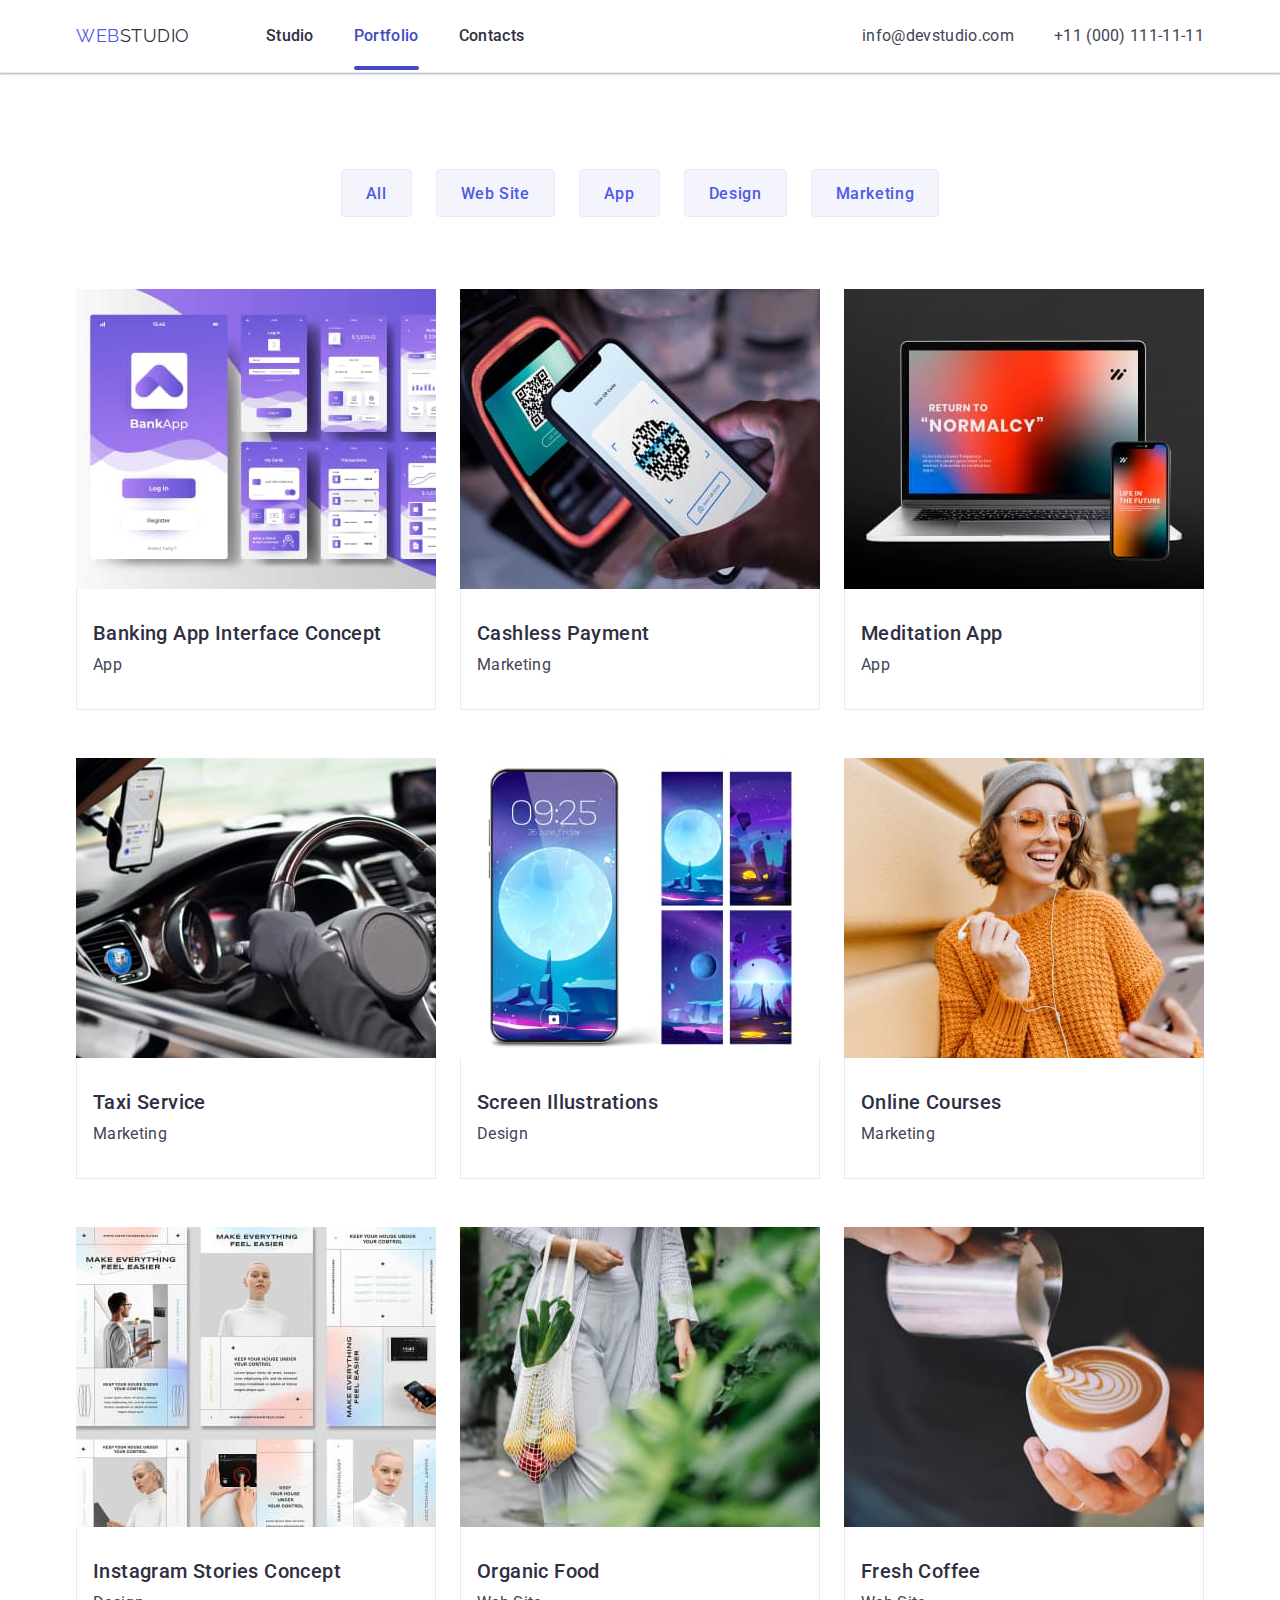
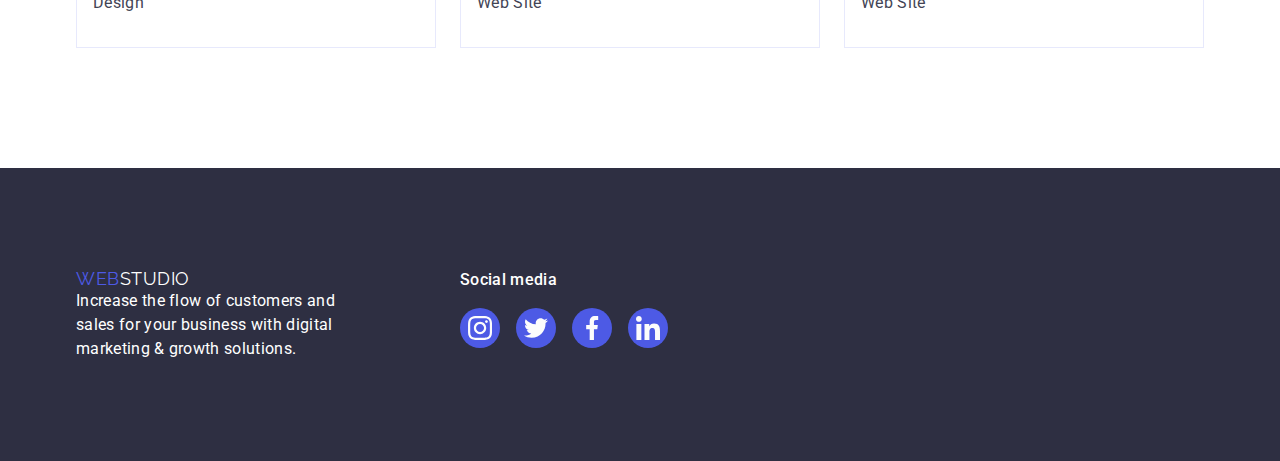
==== portfolio.html @ 19a20b74 "Initial commit" ====
<!DOCTYPE html>
<html lang="en">
  <head>
    <meta charset="UTF-8" />
    <meta name="viewport" content="width=device-width, initial-scale=1.0" />
    <title>Portfolio</title>
    <link rel="preconnect" href="https://fonts.googleapis.com" />
    <link rel="preconnect" href="https://fonts.gstatic.com" crossorigin />
    <link
      href="https://fonts.googleapis.com/css2?family=Raleway:wght@800&family=Roboto:wght@400;500;700&display=swap"
      rel="stylesheet"
    />
    <link
      rel="stylesheet"
      href="https://cdnjs.cloudflare.com/ajax/libs/modern-normalize/2.0.0/modern-normalize.min.css"
    />
    <link rel="stylesheet" href="./css/styles.css" />
  </head>
  <body>
    <div class="wrapper">
      <header class="header">
        <div class="container">
          <nav class="header-navigation-section">
            <a href="./index.html" class="logo link">
              Web<span class="web_logo">Studio</span>
            </a>
            <ul class="nav-list list">
              <li class="nav-list-items">
                <a href="./index.html" class="nav-link link">Studio</a>
              </li>
              <li class="nav-list-items">
                <a href="./portfolio.html" class="current nav-link link">Portfolio</a>
              </li>
              <li class="nav-list-items">
                <a href="" class="nav-link link">Contacts</a>
              </li>
            </ul>
          </nav>
          <address class="header-navigation-address">
            <ul class="address-list list">
              <li class="address-list-items">
                <a href="mailto:info@devstudio.com" class="connect link"
                  >info@devstudio.com</a
                >
              </li>
              <li class="address-list-items">
                <a href="tel:+110001111111" class="connect link">+11 (000) 111-11-11</a>
              </li>
            </ul>
          </address>
        </div>
      </header>
      <main>
        <section class="images_section_portfolio section">
          <div class="container">
            <h1 class="visually-hidden">our vectors</h1>
            <ul class="nav-buttons-list list">
              <li class="nav-buttons-list-item">
                <button class="nav-buttons" type="button">All</button>
              </li>
              <li class="nav-buttons-list-item">
                <button class="nav-buttons" type="button">Web Site</button>
              </li>
              <li class="nav-buttons-list-item">
                <button class="nav-buttons" type="button">App</button>
              </li>
              <li class="nav-buttons-list-item">
                <button class="nav-buttons" type="button">Design</button>
              </li>
              <li class="nav-buttons-list-item">
                <button class="nav-buttons" type="button">Marketing</button>
              </li>
            </ul>
            <ul class="images-block-big list">
              <li class="images-block-big-list">
                <a href="/" class="link images-block-big-link">
                  <div class="overlay">
                    <img
                      src="./images/banking-app.jpg"
                      alt="Bank application interface"
                      width="360"
                      height="300"
                    />
                    <p class="overlay-p">
                      14 Stylish and User-Friendly App Design Concepts &#183; Task Manager
                      App &#183; Calorie Tracker App &#183; Exotic Fruit Ecommerce App
                      &#183; Cloud Storage App
                    </p>
                  </div>
                  <div class="images-block-big-text">
                    <h2 class="desc-three link">Banking App Interface Concept</h2>
                    <p class="desc-p link">App</p>
                  </div></a
                >
              </li>
              <li class="images-block-big-list">
                <a href="/" class="link images-block-big-link">
                  <div class="overlay">
                    <img
                      src="./images/qr-scanning.jpg"
                      alt="Scaning QR Code"
                      width="360"
                      height="300"
                    />
                    <p class="overlay-p">
                      14 Stylish and User-Friendly App Design Concepts &#183; Task Manager
                      App &#183; Calorie Tracker App &#183; Exotic Fruit Ecommerce App
                      &#183; Cloud Storage App
                    </p>
                  </div>
                  <div class="images-block-big-text">
                    <h2 class="desc-three link">Cashless Payment</h2>
                    <p class="desc-p link">Marketing</p>
                  </div>
                </a>
              </li>
              <li class="images-block-big-list">
                <a href="/" class="link images-block-big-link">
                  <div class="overlay">
                    <img
                      src="./images/meditation-app.jpg"
                      alt="Application for meditation for phones and laptops"
                      width="360"
                      height="300"
                      class="hidden-port"
                    />
                    <p class="overlay-p">
                      14 Stylish and User-Friendly App Design Concepts &#183; Task Manager
                      App &#183; Calorie Tracker App &#183; Exotic Fruit Ecommerce App
                      &#183; Cloud Storage App
                    </p>
                  </div>
                  <div class="images-block-big-text">
                    <h2 class="desc-three link">Meditation App</h2>
                    <p class="desc-p link">App</p>
                  </div>
                </a>
              </li>
              <li class="images-block-big-list">
                <a href="/" class="link images-block-big-link">
                  <div class="overlay">
                    <img
                      src="./images/taxi.jpg"
                      alt="Taxi driver in the open car window"
                      width="360"
                      height="300"
                      class="hidden-port"
                    />
                    <p class="overlay-p">
                      14 Stylish and User-Friendly App Design Concepts &#183; Task Manager
                      App &#183; Calorie Tracker App &#183; Exotic Fruit Ecommerce App
                      &#183; Cloud Storage App
                    </p>
                  </div>
                  <div class="images-block-big-text">
                    <h2 class="desc-three link">Taxi Service</h2>
                    <p class="desc-p link">Marketing</p>
                  </div>
                </a>
              </li>
              <li class="images-block-big-list">
                <a href="/" class="link images-block-big-link">
                  <div class="overlay">
                    <img
                      src="./images/illustration.jpg"
                      alt="Phone wallpaper illustrations"
                      width="360"
                      height="300"
                      class="hidden-port"
                    />
                    <p class="overlay-p">
                      14 Stylish and User-Friendly App Design Concepts &#183; Task Manager
                      App &#183; Calorie Tracker App &#183; Exotic Fruit Ecommerce App
                      &#183; Cloud Storage App
                    </p>
                  </div>
                  <div class="images-block-big-text">
                    <h2 class="desc-three link">Screen Illustrations</h2>
                    <p class="desc-p link">Design</p>
                  </div>
                </a>
              </li>
              <li class="images-block-big-list">
                <a href="/" class="link images-block-big-link">
                  <div class="overlay">
                    <img
                      src="./images/education.jpg"
                      alt="Smiling women chating in the street"
                      width="360"
                      height="300"
                      class="hidden-port"
                    />
                    <p class="overlay-p">
                      14 Stylish and User-Friendly App Design Concepts &#183; Task Manager
                      App &#183; Calorie Tracker App &#183; Exotic Fruit Ecommerce App
                      &#183; Cloud Storage App
                    </p>
                  </div>
                  <div class="images-block-big-text">
                    <h2 class="desc-three link">Online Courses</h2>
                    <p class="desc-p link">Marketing</p>
                  </div>
                </a>
              </li>
              <li class="images-block-big-list">
                <a href="/" class="link images-block-big-link">
                  <div class="overlay">
                    <img
                      src="./images/instagram-stories.jpg"
                      alt="Design of Instagram Stories"
                      width="360"
                      height="300"
                      class="hidden-port"
                    />
                    <p class="overlay-p">
                      14 Stylish and User-Friendly App Design Concepts &#183; Task Manager
                      App &#183; Calorie Tracker App &#183; Exotic Fruit Ecommerce App
                      &#183; Cloud Storage App
                    </p>
                  </div>
                  <div class="images-block-big-text">
                    <h2 class="desc-three link">Instagram Stories Concept</h2>
                    <p class="desc-p link">Design</p>
                  </div>
                </a>
              </li>
              <li class="images-block-big-list">
                <a href="/" class="link images-block-big-link">
                  <div class="overlay">
                    <img
                      src="./images/eco-food.jpg"
                      alt="Bag with fruits on the hend"
                      width="360"
                      height="300"
                      class="hidden-port"
                    />
                    <p class="overlay-p">
                      14 Stylish and User-Friendly App Design Concepts &#183; Task Manager
                      App &#183; Calorie Tracker App &#183; Exotic Fruit Ecommerce App
                      &#183; Cloud Storage App
                    </p>
                  </div>
                  <div class="images-block-big-text">
                    <h2 class="desc-three link">Organic Food</h2>
                    <p class="desc-p link">Web Site</p>
                  </div>
                </a>
              </li>
              <li class="images-block-big-list">
                <a href="/" class="link images-block-big-link">
                  <div class="overlay">
                    <img
                      src="./images/coffee.jpg"
                      alt="making-cofee"
                      width="360"
                      height="300"
                      class="hidden-port"
                    />
                    <p class="overlay-p">
                      14 Stylish and User-Friendly App Design Concepts &#183; Task Manager
                      App &#183; Calorie Tracker App &#183; Exotic Fruit Ecommerce App
                      &#183; Cloud Storage App
                    </p>
                  </div>
                  <div class="images-block-big-text">
                    <h2 class="desc-three link">Fresh Coffee</h2>
                    <p class="desc-p link">Web Site</p>
                  </div>
                </a>
              </li>
            </ul>
          </div>
        </section>
      </main>
      <footer class="footer">
        <div class="container footer-div">
          <div class="logo-text">
            <a href="./index.html" class="logo link logo-bottom"
              >Web<span class="web_logo white_logo">Studio</span></a
            >
            <p class="footer-p">
              Increase the flow of customers and sales for your business with digital
              marketing & growth solutions.
            </p>
          </div>
          <div class="social-media">
            <p class="social-media-paragraph">Social media</p>
            <ul class="social-media-list">
              <li class="social-media-list-items">
                <a
                  class="link foter-icon-links"
                  href="https://instagram.com"
                  target="_blank"
                  ><svg class="icon footer-icon" width="24" height="24">
                    <use
                      class="footer-social"
                      href="./images/icons.svg#icon-instagram"
                    ></use>
                  </svg>
                </a>
              </li>
              <li class="social-media-list-items">
                <a
                  class="link foter-icon-links"
                  href="https://twitter.com"
                  target="_blank"
                  ><svg class="icon footer-icon" width="24" height="24">
                    <use
                      class="footer-social"
                      href="./images/icons.svg#icon-twitter"
                    ></use>
                  </svg>
                </a>
              </li>
              <li class="social-media-list-items">
                <a
                  class="link foter-icon-links"
                  href="https://facebook.com"
                  target="_blank"
                >
                  <svg class="icon footer-icon" width="24" height="24">
                    <use
                      class="footer-social"
                      href="./images/icons.svg#icon-facebook"
                    ></use>
                  </svg>
                </a>
              </li>
              <li class="social-media-list-items">
                <a
                  class="link foter-icon-links"
                  href="https://linkedin.com"
                  target="_blank"
                >
                  <svg class="icon footer-icon" width="24" height="24">
                    <use
                      class="footer-social"
                      href="./images/icons.svg#icon-linkedin"
                    ></use>
                  </svg>
                </a>
              </li>
            </ul>
          </div>
        </div>
      </footer>
    </div>
  </body>
</html>
---- css/styles.css ----
:root {
  --dark: #2e2f42;
  --primary-brand: #4d5ae5;
  --pressed-state: #404bbf;
  --success: #31d0aa;
  --text: #434455;
  --subtle-text: #8e8f99;
  --accent: #e7e9fc;
  --light: #f4f4fd;
  --modal-overlay: #2e2f4266;
  --here-background: #2e2f42b2;
  --white-background: #ffffff;
  --modal-background: #fcfcfc;
  --white: #fff;
}

a .underline:focus,
a .underline:hover {
  opacity: 1;
}
/* загальні вимоги до тегів */
.container {
  width: 1158px;
  padding: 0 15px;
  margin: 0 auto;
}

.section {
  padding: 120px 0;
}

.section-c {
  padding-top: 0;
  padding-bottom: 120px;
}

h1,
h2,
h3,
p {
  margin-top: 0;
  margin-bottom: 0;
}

img {
  display: block;
}

ul {
  display: flex;
  gap: 24px;

  padding: 0;
  margin: 0;

  list-style-type: none;
}

.link {
  text-decoration: none;
}

.list {
  padding-left: 0;
}

body {
  font-family: "Roboto", sans-serif;

  color: var(--dark);
  background-color: var(--white);
}

/* скритий h1 на portfolio*/

.visually-hidden {
  position: absolute;
  width: 1px;
  height: 1px;
  margin: -1px;
  border: 0;
  padding: 0;
  white-space: nowrap;
  clip-path: inset(100%);
  clip: rect(0 0 0 0);
  overflow: hidden;
}

/* весь h2 текст на index.html */
.all-two {
  text-align: center;

  color: var(--dark);

  font-size: 36px;
  line-height: 1.11;
  letter-spacing: 0.72px;
  text-transform: capitalize;

  margin-bottom: 72px;
}

/* весь h3 */
.desc-three {
  color: var(--dark);

  font-size: 20px;
  font-weight: 500;
  line-height: 1.2;
  letter-spacing: 0.4px;

  margin-bottom: 8px;
}

/* Область хедера */

.header {
  border-bottom: 1px solid var(--accent);
  width: 100%;
  box-shadow: 0px 2px 1px rgba(46, 47, 66, 0.08), 0px 1px 1px rgba(46, 47, 66, 0.16),
    0px 1px 6px rgba(46, 47, 66, 0.08);
}

header .container {
  display: flex;
  flex-wrap: wrap;
}

/* Навігація включаючи логотип */
.header-navigation-section {
  display: flex;
  align-items: center;
  margin-right: auto;
}

.logo {
  font-family: "Raleway", sans-serif;
  font-size: 18px;
  line-height: 1.17;
  letter-spacing: 0.03em;
  text-transform: uppercase;

  color: var(--primary-brand);

  margin-right: 76px;
}

.web_logo {
  color: var(--dark);
}

/* навігація (ссилки) в хедері без логотипу */

.nav-list {
  display: flex;
  flex-wrap: wrap;
  gap: 40px;
}

.nav-link {
  position: relative;

  color: var(--dark);

  font-size: 16px;
  font-weight: 500;
  line-height: 1.5;
  letter-spacing: 0.02em;

  padding: 24px 0;

  transition: color 250ms cubic-bezier(0.4, 0, 0.2, 1);
}

.nav-link:hover,
.nav-link:focus {
  color: var(--pressed-state);
}

.current {
  color: var(--pressed-state);
}

/* Адресса  */
.header-navigation-address {
  align-items: center;
  position: relative;

  font-style: normal;
}

.address-list {
  display: flex;
  flex-wrap: wrap;
  gap: 40px;
  justify-content: right;
}

.address-list-items {
  padding: 24px 0;
}

.header-navigation-address .connect {
  position: relative;

  color: var(--text);
  font-size: 16px;
  font-weight: 400;
  line-height: 1.5;
  letter-spacing: 0.02em;

  transition: color 250ms cubic-bezier(0.4, 0, 0.2, 1);
}

.header-navigation-address .connect:hover,
.header-navigation-address .connect:focus {
  color: var(--pressed-state);
}

/* лінія під навігацією */
.current:after,
.current:after {
  content: "";
  position: absolute;

  bottom: -1px;
  left: 0;
  width: 100%;
  height: 4px;

  border-radius: 2px;

  background-color: var(--pressed-state);
}

/* Hero секція */
/* h1 на hiro секції */
.h-hero {
  color: var(--white);
  font-size: 56px;
  text-align: center;
  font-style: normal;
  font-weight: 700;
  line-height: 1.07;
  letter-spacing: 0.02em;

  max-width: 496px;
}

.hero {
  background-color: var(--dark);
  background-image: linear-gradient(
      to bottom,
      rgba(46, 47, 66, 0.7),
      rgba(46, 47, 66, 0.7)
    ),
    url(../images/people-office.jpg);
  background-repeat: no-repeat;
  background-position: center;
  background-size: cover;

  max-width: 1440px;

  padding-bottom: 188px;
  padding-top: 188px;
}

.hero-container {
  display: flex;
  flex-direction: column;
  align-items: center;
}

/* кнопка з hero */
.main_button {
  font-family: "Roboto", sans-serif;
  color: var(--white);
  font-size: 16px;
  font-weight: 500;
  line-height: 24px;
  letter-spacing: 0.04em;
  text-align: center;

  border: 1px solid transparent;
  border-radius: 4px;

  background: var(--primary-brand);
  box-shadow: 0px 4px 4px 0px rgba(0, 0, 0, 0.15);

  min-width: 169px;
  padding: 16px 32px;
  margin-top: 48px;

  transition: background-color 250ms cubic-bezier(0.4, 0, 0.2, 1);
}

.main_button:focus,
.main_button:hover {
  background: var(--pressed-state);
  cursor: pointer;
}

/* cекція 2 опис та 3 картинки*/

.discription-list-img,
.discription-list {
  display: flex;
  flex-wrap: wrap;
  gap: 24px;
}

.description-icons-div {
  background-color: var(--light);
  height: 112px;
  display: flex;
  align-items: center;
  justify-content: center;
  border-radius: 4px;
  margin-bottom: 8px;
}

.discription-list-items {
  min-width: 264px;
  width: calc((100% - 72px) / 4);
}

.discription-list-img-items {
  width: calc((100% - 48px) / 3);
}

.desc-p {
  font-size: 16px;
  line-height: 1.5;
  letter-spacing: 0.02em;

  color: var(--text);
}

/* секція команди */

.team-icon {
  display: flex;
  justify-content: center;
  align-items: center;
  margin: 12px 12px;
  fill: var(--light);
}

.team-social-link {
  width: 100%;
  transition: background-color 250ms cubic-bezier(0.4, 0, 0.2, 1);
  height: 100%;
  background-color: var(--primary-brand);
  border-radius: 50%;
  display: flex;
  align-items: center;
  justify-content: center;
}

.team-social-link:hover,
.team-social-link:focus {
  background-color: var(--pressed-state);
}

.social-media-list-team {
  justify-content: center;
  margin: 0 auto;
}

.team_section {
  background-color: var(--light);
}

.team-cards {
  max-width: 264px;
}

.team-cards-items {
  max-width: 264px;
  width: calc((100% - 72px) / 4);

  text-align: center;

  background: var(--white);
  border-radius: 0px 0px 4px 4px;
  box-shadow: 0px 2px 1px 0px rgba(46, 47, 66, 0.08),
    0px 1px 1px 0px rgba(46, 47, 66, 0.16), 0px 1px 6px 0px rgba(46, 47, 66, 0.08);
}

.team-cards-items p {
  padding-bottom: 8px;
}

.team-cards-text {
  padding: 32px 0px;
}
.customer-links {
  color: var(--subtle-text);
  display: flex;
  align-items: center;
  justify-content: center;

  width: 100%;
  height: 100%;

  border: 1px solid var(--subtle-text);
  border-radius: 4px;

  transition: border-color 250ms cubic-bezier(0.4, 0, 0.2, 1),
    color 250ms cubic-bezier(0.4, 0, 0.2, 1);
}

.customers {
  fill: currentColor;

  width: 168px;
  height: 88px;
  padding: 16px 32px;
  justify-content: center;

  transition-property: fill;
  transition-duration: 250ms;
}

.customer-links:hover,
.customer-links:focus {
  border-color: var(--pressed-state);
  color: var(--pressed-state);
}

.customers:hover,
.customers:focus {
  fill: var(--pressed-state);
}

.customers-list {
  display: flex;
  justify-content: center;
  flex-wrap: wrap;
}

.customers-list-items {
  position: relative;
  display: flex;
  height: 88px;
  width: calc((100% - 120px) / 6);
}

/* футер */
.footer {
  background-color: var(--dark);
  color: var(--light);

  padding-top: 100px;
  padding-bottom: 100px;
}

.logo-text {
  margin-right: 120px;
}

.footer,
.footer-div {
  display: flex;
  align-items: baseline;
}

.footer-p {
  font-size: 16px;
  line-height: 1.5;
  letter-spacing: 0.02em;
  color: var(--white-background);

  width: 264px;
}

.social-media-paragraph {
  font-weight: 500;
  font-size: 16px;
  line-height: 1.5;
  letter-spacing: 0.02em;
  color: var(--white-background);
  margin-bottom: 16px;
}

.white_logo {
  color: var(--white-background);
}

.logo-bottom {
  display: inline-block;
  margin-right: 0;
}

/* social links footer */

.social-media-list {
  display: flex;
  flex-wrap: wrap;
  gap: 16px;
}

.foter-icon-links {
  width: 100%;
  height: 100%;

  background-color: var(--primary-brand);
  border-radius: 50%;

  display: flex;
  justify-content: center;
  align-items: center;
  transition: background-color 250ms cubic-bezier(0.4, 0, 0.2, 1);
}

.footer-icon {
  display: flex;
  justify-content: center;
  align-items: center;
  margin: 8px 8px;
  fill: var(--light);
}

.social-media-list-items {
  transition-property: background-color;
  transition-duration: 250ms;
}

.foter-icon-links:focus,
.foter-icon-links:hover {
  background-color: var(--success);
}

.footer-social {
  fill: var(--modal-background);
}

/* кнопки з portfolio.html */
.nav-buttons-list {
  display: flex;
  justify-content: center;
  margin-bottom: 72px;
}

.nav-buttons {
  font-family: "Roboto", sans-serif;
  text-decoration: none;
  font-size: 16px;
  font-weight: 500;
  line-height: 1.5;
  letter-spacing: 0.04em;
  color: var(--primary-brand);

  background: var(--light);

  border-radius: 4px;
  border: 1px solid var(--accent);

  height: 48px;
  padding: 12px 24px;

  transition: color 250ms cubic-bezier(0.4, 0, 0.2, 1),
    background-color 250ms cubic-bezier(0.4, 0, 0.2, 1),
    border-color 250ms cubic-bezier(0.4, 0, 0.2, 1),
    box-shadow 250ms cubic-bezier(0.4, 0, 0.2, 1);
}

.nav-buttons:hover,
.nav-buttons:focus {
  color: var(--white);
  background-color: var(--pressed-state);
  border: 1px solid transparent;
  cursor: pointer;
  box-shadow: 0px 3px 1px rgba(0, 0, 0, 0.1), 0px 2px 1px rgba(0, 0, 0, 0.08),
    0px 2px 2px rgba(0, 0, 0, 0.12);
}

/* секція з картинками на partfolio.html */
.images-block-big-list .overlay {
  position: relative;
  overflow: hidden;
  width: 360px;
  height: 300px;
}

.images-block-big-list .overlay-p {
  position: absolute;
  top: 0;
  font-size: 16px;
  line-height: 1.5;
  letter-spacing: 0.02em;
  padding: 40px 32px;
  color: var(--light);
  background-color: var(--primary-brand);
  height: 100%;
  width: 100%;
  transform: translateY(100%);
  transition: transform 250ms cubic-bezier(0.4, 0, 0.2, 1);
}

.images-block-big {
  display: flex;
  flex-wrap: wrap;
  row-gap: 48px;
  column-gap: 24px;
  justify-content: center;
}

.images-block-big-list {
  background: var(--white);
  width: calc((100% - 48px) / 3);
}

.images-block-big-link {
  display: block;
  text-decoration: none;
  transition: box-shadow 250ms cubic-bezier(0.4, 0, 0.2, 1),
    transform 400ms cubic-bezier(0.4, 0, 0.2, 1);
  transform: scale(1);
}

.images-block-big-link:hover .overlay-p,
.images-block-big-link:focus .overlay-p {
  transform: translateY(0%);
}

.images-block-big-link:focus,
.images-block-big-link:hover {
  box-shadow: 0px 1px 6px rgba(46, 47, 66, 0.08), 0px 1px 1px rgba(46, 47, 66, 0.16),
    0px 2px 1px rgba(46, 47, 66, 0.08);
  transform: scale(1.05);
}

.images-block-big-text {
  padding: 32px 16px;
  border: 1px solid var(--accent);
  border-top: none;
}

.images_section_portfolio {
  padding: 96px 0 120px 0;
}

/* Модальне вікно */

.backdrop {
  position: fixed;
  top: 0;
  left: 0;

  width: 100%;
  height: 100%;

  background-color: rgba(46, 47, 66, 0.4);
  opacity: 1;
  transform: scale(1);

  transition: opacity 250ms cubic-bezier(0.4, 0, 0.2, 1),
    visibility 250ms cubic-bezier(0.4, 0, 0.2, 1);
}

.backdrop.is-hidden {
  opacity: 0;
  visibility: hidden;
  pointer-events: none;
}

.backdrop.is-hidden .modal {
  transform: translate(-50%, -50%) scale(0.9);
}

.modal {
  position: absolute;
  top: 50%;
  left: 50%;
  transform: translate(-50%, -50%) scale(1);

  min-width: 408px;
  min-height: 584px;

  background: var(--modal-background);
  box-shadow: 0px 1px 1px rgba(0, 0, 0, 0.14), 0px 1px 3px rgba(0, 0, 0, 0.12),
    0px 2px 1px rgba(0, 0, 0, 0.2);
  border-radius: 4px;

  transition: transform 250ms cubic-bezier(0.4, 0, 0.2, 1);
}

.modal-btn {
  position: absolute;
  top: 24px;
  right: 24px;
  display: flex;
  align-items: center;
  justify-content: center;
  width: 24px;
  height: 24px;
  border: 1px solid rgba(0, 0, 0, 0.1);
  border-radius: 50%;
  cursor: pointer;
  background-color: var(--accent);
  transition: background-color 250ms cubic-bezier(0.4, 0, 0.2, 1),
    border 250ms cubic-bezier(0.4, 0, 0.2, 1);
  padding: 0;
}

.modal-button-icon {
  min-height: 24px;
  min-width: 24px;
  transition: fill 250ms cubic-bezier(0.4, 0, 0.2, 1);
}

.modal-btn:focus,
.modal-btn:hover {
  background-color: var(--pressed-state);
  border: none;
  fill: var(--white-background);
}
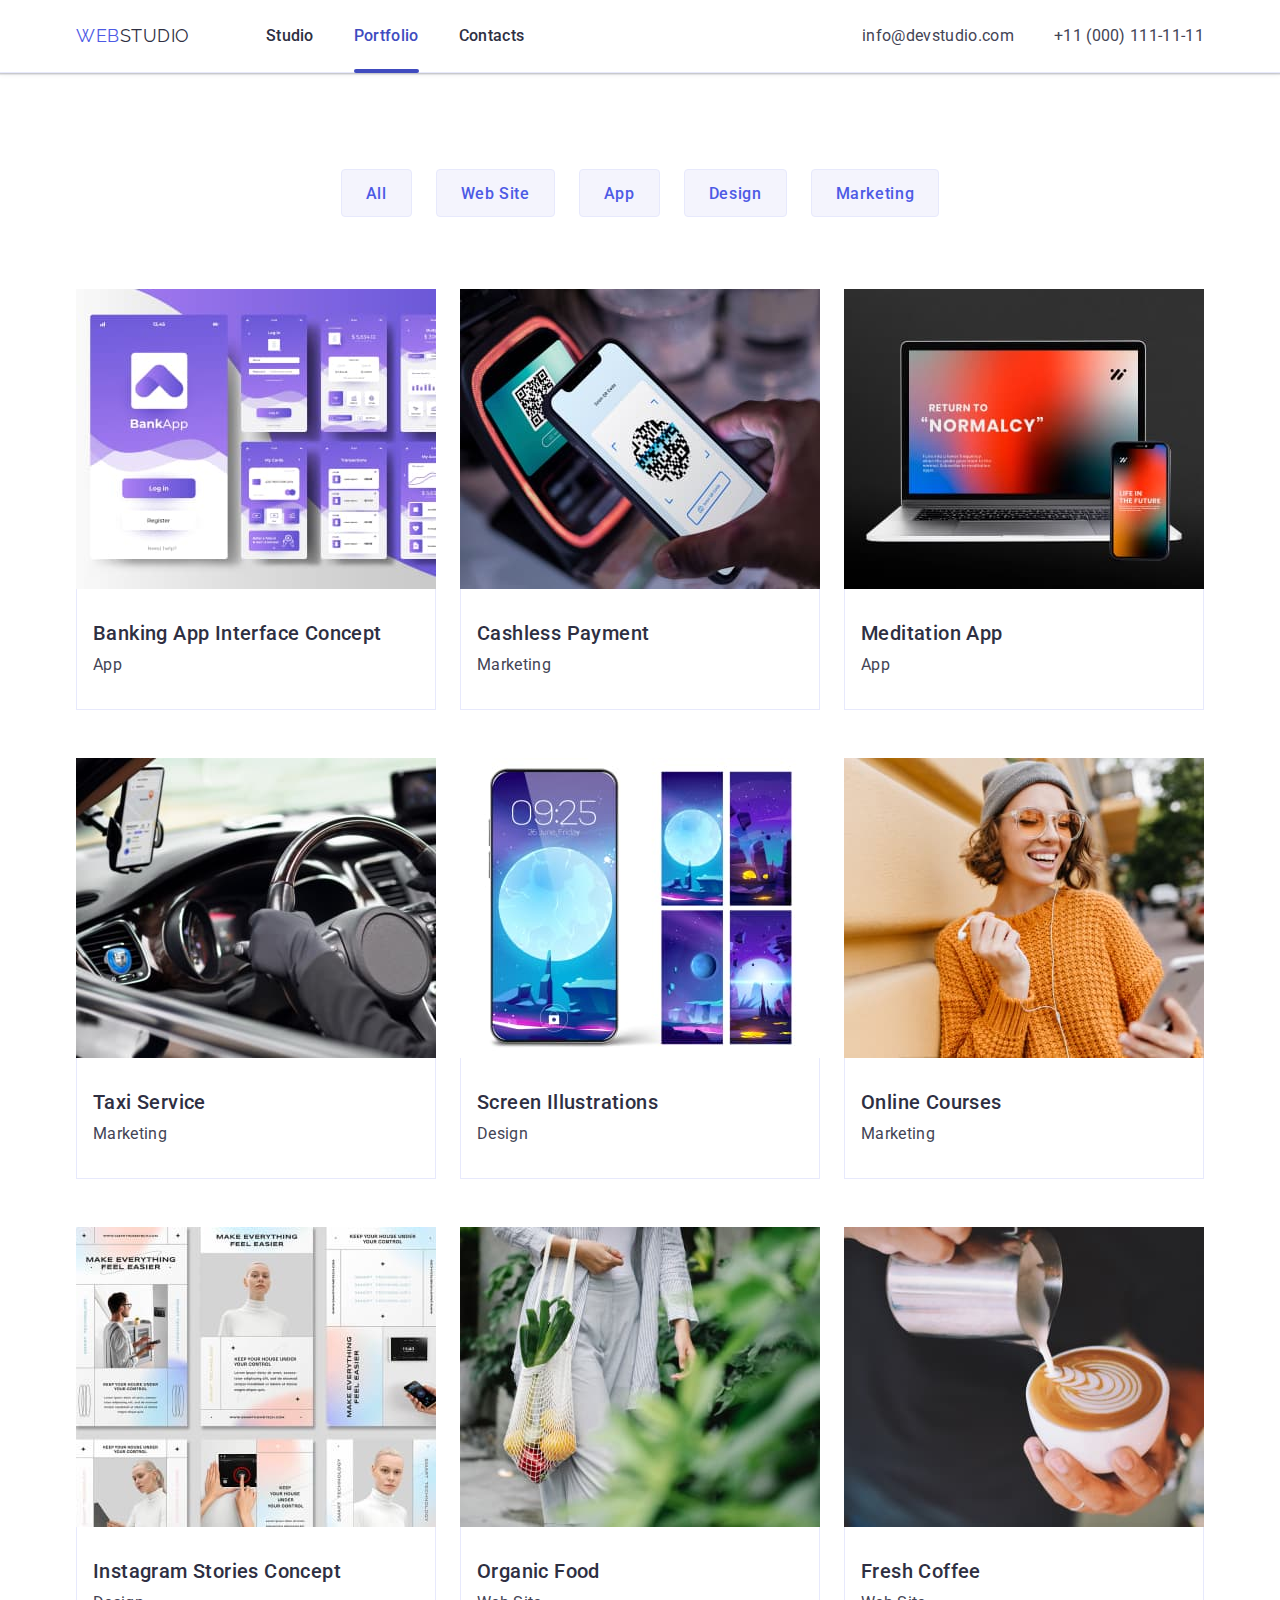
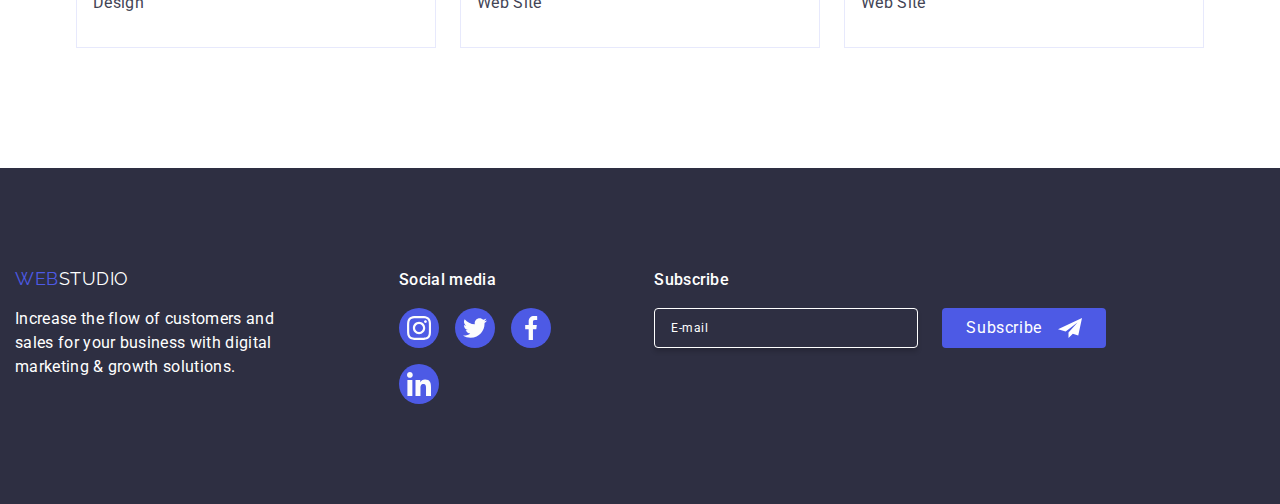
==== commit 78dea6d3: "modal-form correction" ====
--- a/portfolio.html
+++ b/portfolio.html
@@ -342,6 +342,25 @@
               </li>
             </ul>
           </div>
+          <div class="subscribe-form">
+            <p class="subscribe-form-text">Subscribe</p>
+            <form class="subscribe-input-form">
+              <label class="subscribe-input-form-label">
+                <input
+                  class="subscribe-input"
+                  type="email"
+                  name="email"
+                  placeholder="E-mail"
+                />
+                <button class="subscribe-input-button" type="button">
+                  Subscribe
+                  <svg class="subscribe-input-icon" width="24" height="24">
+                    <use href="./images/icons.svg#airplane"></use>
+                  </svg>
+                </button>
+              </label>
+            </form>
+          </div>
         </div>
       </footer>
     </div>
--- a/css/styles.css
+++ b/css/styles.css
@@ -167,7 +167,7 @@
   line-height: 1.5;
   letter-spacing: 0.02em;
 
-  padding: 24px 0;
+  padding: 27px 0;
 
   transition: color 250ms cubic-bezier(0.4, 0, 0.2, 1);
 }
@@ -453,6 +453,7 @@
 
   padding-top: 100px;
   padding-bottom: 100px;
+  padding-right: 159px;
 }
 
 .logo-text {
@@ -490,6 +491,7 @@
 .logo-bottom {
   display: inline-block;
   margin-right: 0;
+  margin-bottom: 18px;
 }
 
 /* social links footer */
@@ -533,6 +535,85 @@
 
 .footer-social {
   fill: var(--modal-background);
+}
+
+.subscribe-form {
+  margin-left: 80px;
+}
+
+.subscribe-form-text {
+  margin-bottom: 16px;
+
+  font-size: 16px;
+  font-weight: 500;
+  line-height: 1.5;
+  letter-spacing: 0.02em;
+  color: var(--white);
+}
+
+.subscribe-input {
+  width: 264px;
+  height: 40px;
+  border-radius: 4px;
+  border: 1px solid var(--white, #fff);
+  box-shadow: 0px 4px 4px 0px rgba(0, 0, 0, 0.15);
+  flex-shrink: 0;
+  background-color: transparent;
+  padding-left: 16px;
+  color: var(--white);
+
+  font-size: 12px;
+  font-weight: 400;
+  line-height: 1.5;
+  letter-spacing: 0.04em;
+}
+
+.subscribe-input::placeholder {
+  color: var(--white);
+  font-size: 12px;
+  font-weight: 400;
+  line-height: 2;
+  letter-spacing: 0.04em;
+}
+
+.subscribe-input-form-label {
+  display: flex;
+  gap: 24px;
+}
+
+.subscribe-input-button {
+  display: flex;
+  justify-content: center;
+  align-items: center;
+
+  padding: 8px 24px;
+
+  color: var(--white);
+  font-size: 16px;
+  line-height: 1.5;
+  letter-spacing: 0.04em;
+
+  border: none;
+  border-radius: 4px;
+  background-color: var(--primary-brand);
+
+  transition: background-color 250ms cubic-bezier(0.4, 0, 0.2, 1);
+}
+.subscribe-input-icon {
+  margin-left: 16px;
+  opacity: 1;
+  transition: transform 150ms cubic-bezier(0.4, 0, 0.2, 1), opacity 250ms linear;
+}
+
+.subscribe-input-button:focus,
+.subscribe-input-button:hover {
+  background-color: var(--pressed-state);
+  cursor: pointer;
+}
+
+.subscribe-input-button:active .subscribe-input-icon {
+  transform: translate(500%, -1000%);
+  opacity: 0;
 }
 
 /* кнопки з portfolio.html */
@@ -675,6 +756,8 @@
   left: 50%;
   transform: translate(-50%, -50%) scale(1);
 
+  padding: 72px 24px 24px 24px;
+
   min-width: 408px;
   min-height: 584px;
 
@@ -684,6 +767,145 @@
   border-radius: 4px;
 
   transition: transform 250ms cubic-bezier(0.4, 0, 0.2, 1);
+}
+
+.modal-container-text {
+  color: var(--dark);
+  text-align: center;
+  font-size: 16px;
+  font-weight: 500;
+  line-height: 1.5;
+  letter-spacing: 0.02em;
+  margin-bottom: 16px;
+}
+
+.modal-form-container {
+  margin-bottom: 8px;
+  display: flex;
+  flex-direction: column;
+}
+
+.form-labels {
+  display: block;
+  color: var(--subtle-text);
+  font-size: 12px;
+  font-weight: 400;
+  line-height: 1.17;
+  letter-spacing: 0.04em;
+
+  margin-bottom: 4px;
+}
+
+.form-labels-input-icons {
+  position: relative;
+}
+
+.form-inputs {
+  width: 100%;
+  height: 40px;
+
+  border-radius: 4px;
+  border: 1px solid rgba(46, 47, 66, 0.4);
+
+  background-color: transparent;
+
+  padding-left: 38px;
+  outline: transparent;
+
+  transition: border-color 250ms cubic-bezier(0.4, 0, 0.2, 1);
+}
+
+.form-inputs:focus,
+.form-inputs:hover {
+  border-color: var(--primary-brand);
+}
+
+.modal-button-icon {
+  position: absolute;
+  left: 16px;
+  top: 50%;
+
+  fill: var(--dark);
+
+  transform: translateY(-50%);
+  transition: fill 250ms cubic-bezier(0.4, 0, 0.2, 1);
+}
+
+.form-labels-input-icons:focus .modal-button-icon,
+.form-labels-input-icons:hover .modal-button-icon {
+  fill: var(--primary-brand);
+}
+
+.form-textarea-input {
+  width: 100%;
+  height: 120px;
+
+  font-size: 12px;
+  line-height: 1.17;
+  letter-spacing: 0.04em;
+  color: rgba(46, 47, 66, 0.4);
+
+  border: 1px solid rgba(46, 47, 66, 0.4);
+  border-radius: 4px;
+  background-color: transparent;
+
+  padding: 8px 16px;
+  outline: transparent;
+
+  resize: none;
+
+  transition: border-color 250ms cubic-bezier(0.4, 0, 0.2, 1);
+}
+
+.form-textarea-input:focus,
+.form-textarea-input:hover {
+  border-color: var(--primary-brand);
+}
+
+.form-checkbox {
+  margin-bottom: 24px;
+}
+
+.form-checkbox-span {
+  display: inline-flex;
+  align-items: center;
+  justify-content: center;
+  fill: transparent;
+  width: 16px;
+  height: 16px;
+  border: 1px solid rgba(46, 47, 66, 0.4);
+  border-radius: 2px;
+  transition: background-color 250ms cubic-bezier(0.4, 0, 0.2, 1),
+    border 250ms cubic-bezier(0.4, 0, 0.2, 1), fill 250ms cubic-bezier(0.4, 0, 0.2, 1);
+}
+
+.form-checkbox-input:checked .form-checkbox-span {
+  fill: var(--light);
+}
+
+.private-policy {
+  color: var(--primary-brand);
+}
+
+.form-submit-button {
+  display: block;
+  min-width: 169px;
+  height: 56px;
+  font-weight: 500;
+
+  font-family: "Roboto", sans-serif;
+  font-size: 16px;
+  line-height: 1.5;
+  letter-spacing: 0.04em;
+  color: var(--white);
+
+  cursor: pointer;
+
+  background-color: var(--primary-brand);
+  border: none;
+  border-radius: 4px;
+
+  transition: background-color 250ms cubic-bezier(0.4, 0, 0.2, 1);
 }
 
 .modal-btn {
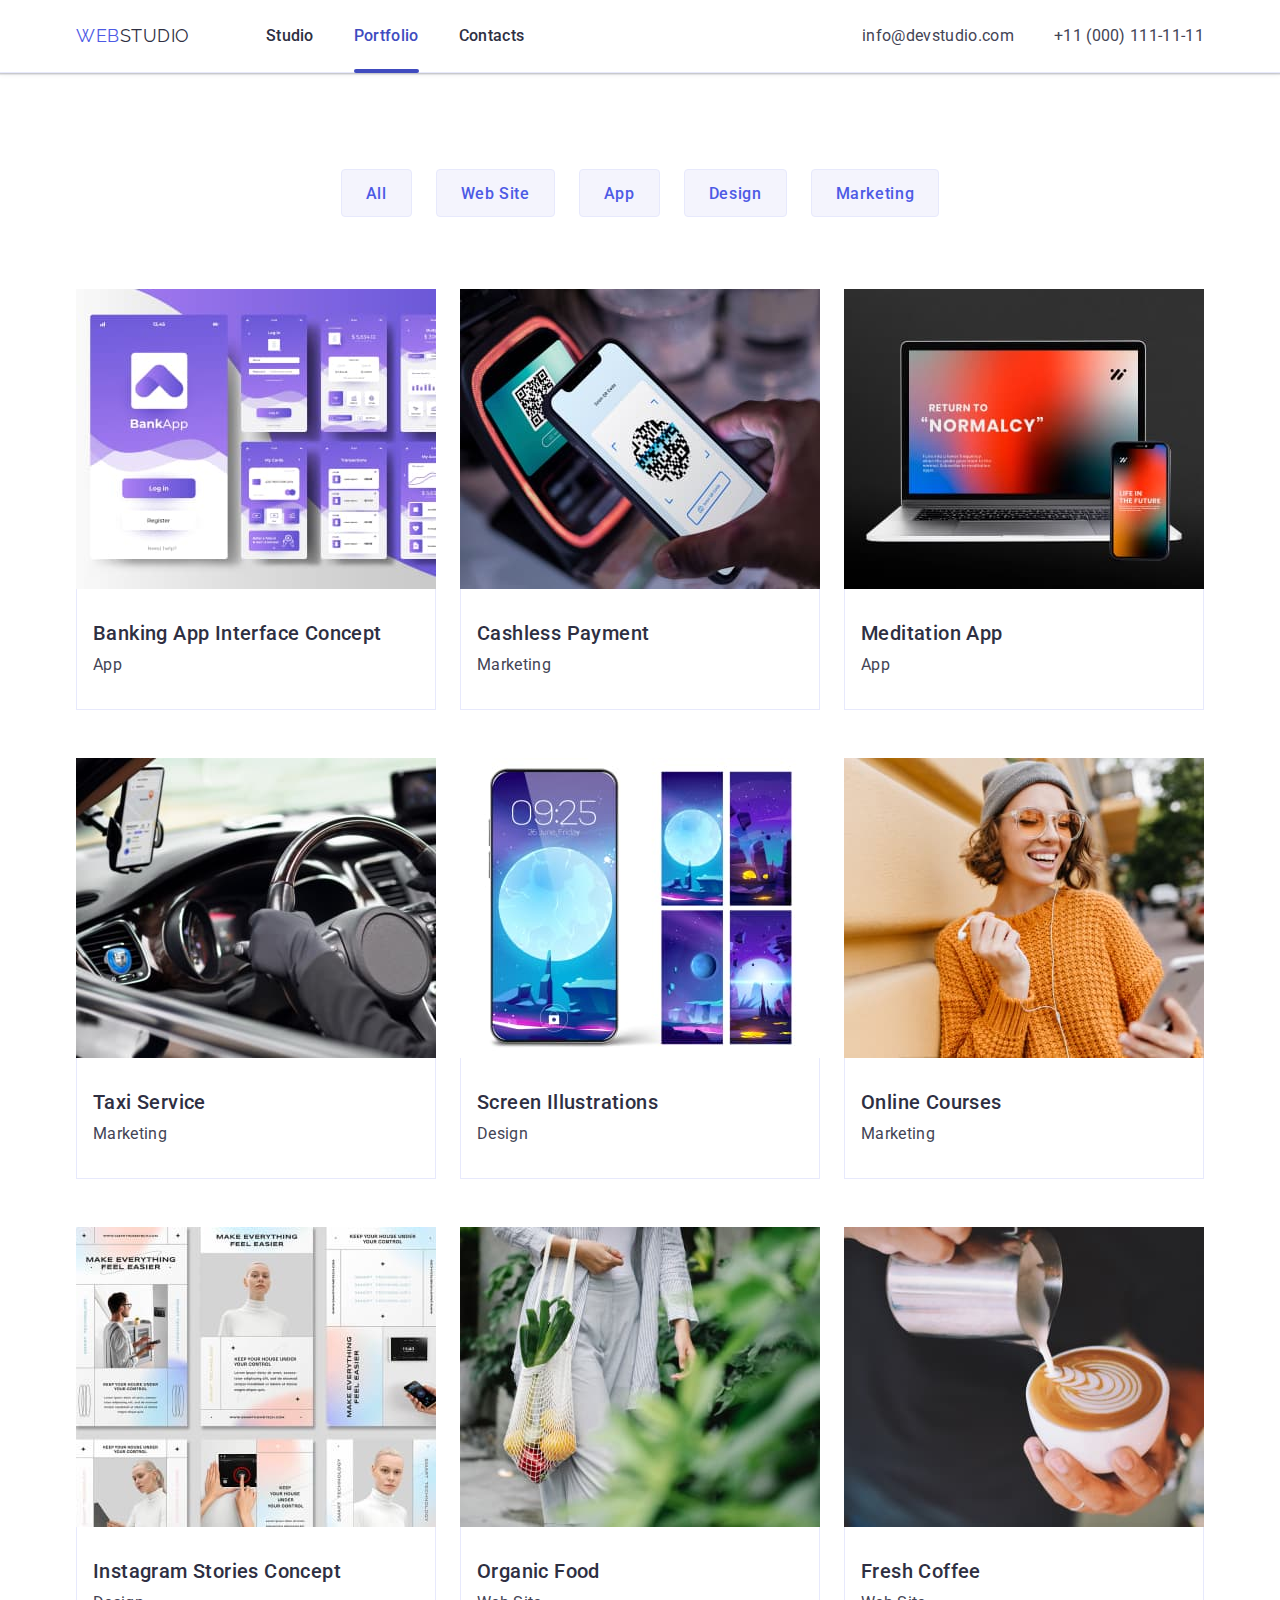
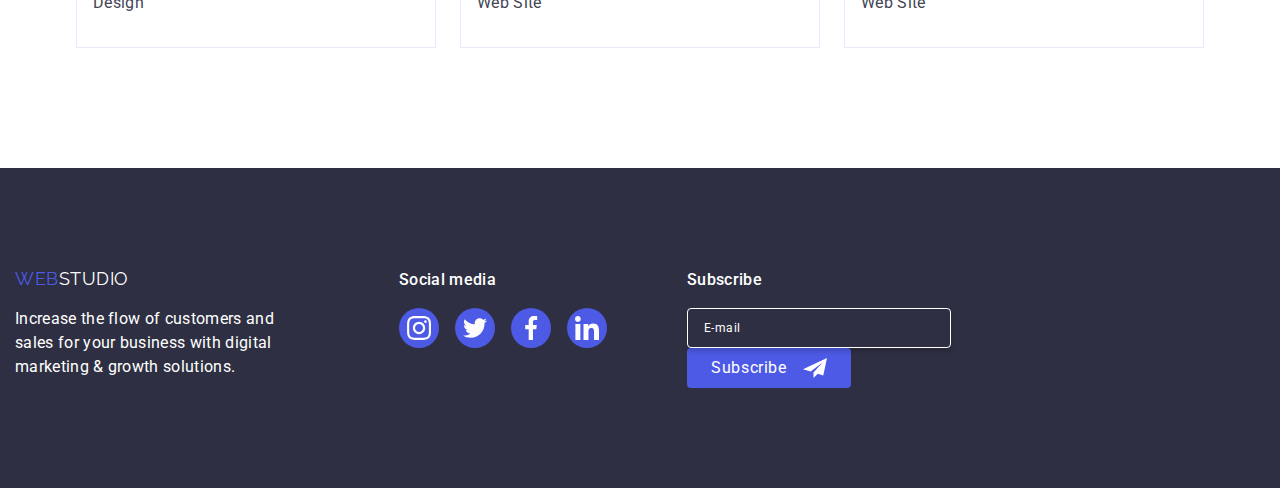
==== commit 776d9e2c: "modal-container" ====
--- a/portfolio.html
+++ b/portfolio.html
@@ -294,7 +294,7 @@
                   ><svg class="icon footer-icon" width="24" height="24">
                     <use
                       class="footer-social"
-                      href="./images/icons.svg#icon-instagram"
+                      xlink:href="./images/icons.svg#icon-instagram"
                     ></use>
                   </svg>
                 </a>
@@ -307,7 +307,7 @@
                   ><svg class="icon footer-icon" width="24" height="24">
                     <use
                       class="footer-social"
-                      href="./images/icons.svg#icon-twitter"
+                      xlink:href="./images/icons.svg#icon-twitter"
                     ></use>
                   </svg>
                 </a>
@@ -321,7 +321,7 @@
                   <svg class="icon footer-icon" width="24" height="24">
                     <use
                       class="footer-social"
-                      href="./images/icons.svg#icon-facebook"
+                      xlink:href="./images/icons.svg#icon-facebook"
                     ></use>
                   </svg>
                 </a>
@@ -335,7 +335,7 @@
                   <svg class="icon footer-icon" width="24" height="24">
                     <use
                       class="footer-social"
-                      href="./images/icons.svg#icon-linkedin"
+                      xlink:href="./images/icons.svg#icon-linkedin"
                     ></use>
                   </svg>
                 </a>
@@ -352,13 +352,13 @@
                   name="email"
                   placeholder="E-mail"
                 />
-                <button class="subscribe-input-button" type="button">
-                  Subscribe
-                  <svg class="subscribe-input-icon" width="24" height="24">
-                    <use href="./images/icons.svg#airplane"></use>
-                  </svg>
-                </button>
               </label>
+              <button class="subscribe-input-button" type="button">
+                Subscribe
+                <svg class="subscribe-input-icon" width="24" height="24">
+                  <use xlink:href="./images/icons.svg#airplane"></use>
+                </svg>
+              </button>
             </form>
           </div>
         </div>
--- a/css/styles.css
+++ b/css/styles.css
@@ -779,11 +779,17 @@
   margin-bottom: 16px;
 }
 
-.modal-form-container {
-  margin-bottom: 8px;
+.modal-form {
   display: flex;
   flex-direction: column;
-}
+  gap: 8px;
+}
+
+/* .modal-form-container {
+  display: flex;
+  flex-direction: column;
+  gap: 8px;
+} */
 
 .form-labels {
   display: block;
@@ -792,8 +798,6 @@
   font-weight: 400;
   line-height: 1.17;
   letter-spacing: 0.04em;
-
-  margin-bottom: 4px;
 }
 
 .form-labels-input-icons {
@@ -820,7 +824,7 @@
   border-color: var(--primary-brand);
 }
 
-.modal-button-icon {
+.modal-input-icon {
   position: absolute;
   left: 16px;
   top: 50%;
@@ -831,9 +835,20 @@
   transition: fill 250ms cubic-bezier(0.4, 0, 0.2, 1);
 }
 
-.form-labels-input-icons:focus .modal-button-icon,
-.form-labels-input-icons:hover .modal-button-icon {
+.form-labels-input-icons:focus .modal-input-icon,
+.form-labels-input-icons:hover .modal-input-icon {
   fill: var(--primary-brand);
+}
+
+.form-labels-textarea {
+  margin-bottom: 8px;
+
+  display: block;
+  color: var(--subtle-text);
+  font-size: 12px;
+  font-weight: 400;
+  line-height: 1.17;
+  letter-spacing: 0.04em;
 }
 
 .form-textarea-input {
@@ -843,7 +858,7 @@
   font-size: 12px;
   line-height: 1.17;
   letter-spacing: 0.04em;
-  color: rgba(46, 47, 66, 0.4);
+  color: var(--dark);
 
   border: 1px solid rgba(46, 47, 66, 0.4);
   border-radius: 4px;
@@ -870,6 +885,7 @@
   display: inline-flex;
   align-items: center;
   justify-content: center;
+  margin-right: 4px;
   fill: transparent;
   width: 16px;
   height: 16px;
@@ -879,7 +895,9 @@
     border 250ms cubic-bezier(0.4, 0, 0.2, 1), fill 250ms cubic-bezier(0.4, 0, 0.2, 1);
 }
 
-.form-checkbox-input:checked .form-checkbox-span {
+.form-checkbox-input:checked + .form-labels .form-checkbox-span {
+  background-color: var(--primary-brand);
+  border-color: var(--primary-brand);
   fill: var(--light);
 }
 
@@ -906,6 +924,10 @@
   border-radius: 4px;
 
   transition: background-color 250ms cubic-bezier(0.4, 0, 0.2, 1);
+}
+
+.form-submit-button:is(:focus, :hover) {
+  background-color: var(--pressed-state);
 }
 
 .modal-btn {
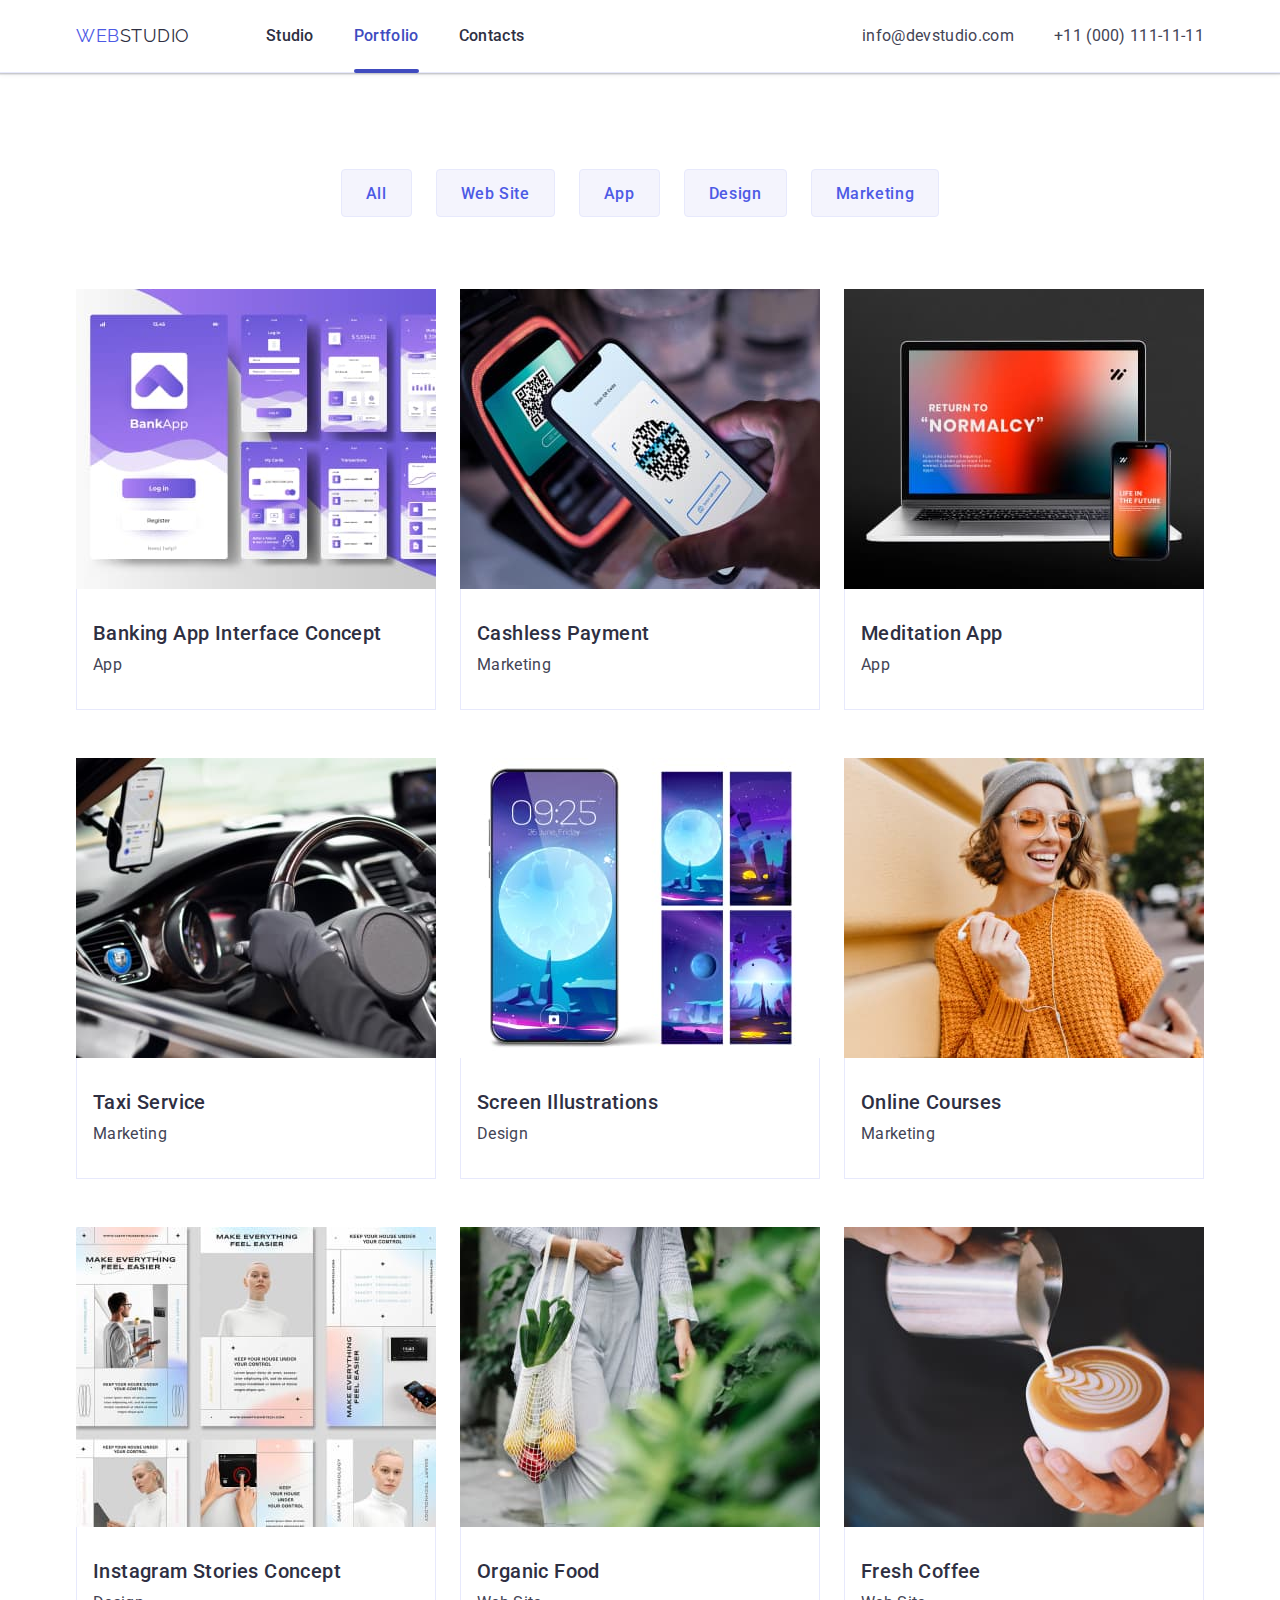
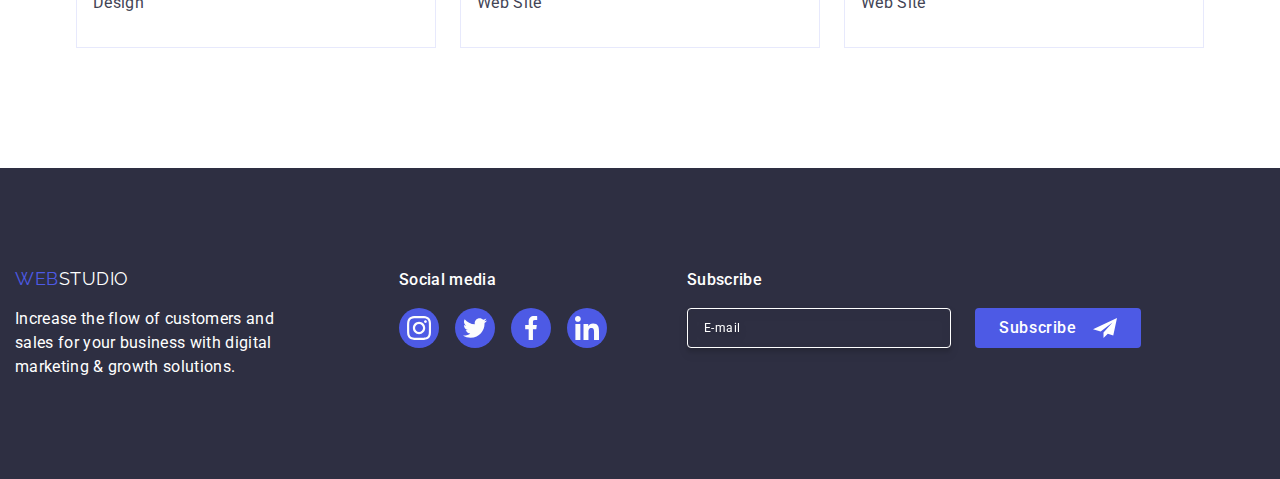
==== commit 5042a19b: "autochecker corrections" ====
--- a/portfolio.html
+++ b/portfolio.html
@@ -352,13 +352,13 @@
                   name="email"
                   placeholder="E-mail"
                 />
+                <button class="subscribe-input-button" type="button">
+                  Subscribe
+                  <svg class="subscribe-input-icon" width="24" height="24">
+                    <use href="./images/icons.svg#airplane"></use>
+                  </svg>
+                </button>
               </label>
-              <button class="subscribe-input-button" type="button">
-                Subscribe
-                <svg class="subscribe-input-icon" width="24" height="24">
-                  <use xlink:href="./images/icons.svg#airplane"></use>
-                </svg>
-              </button>
             </form>
           </div>
         </div>
--- a/css/styles.css
+++ b/css/styles.css
@@ -498,7 +498,6 @@
 
 .social-media-list {
   display: flex;
-  flex-wrap: wrap;
   gap: 16px;
 }
 
@@ -566,6 +565,8 @@
   font-weight: 400;
   line-height: 1.5;
   letter-spacing: 0.04em;
+
+  filter: drop-shadow(0px 4px 4px rgba(0, 0, 0, 0.15));
 }
 
 .subscribe-input::placeholder {
@@ -586,10 +587,12 @@
   justify-content: center;
   align-items: center;
 
+  min-width: 165px;
   padding: 8px 24px;
 
   color: var(--white);
   font-size: 16px;
+  font-weight: 500;
   line-height: 1.5;
   letter-spacing: 0.04em;
 
@@ -598,8 +601,12 @@
   background-color: var(--primary-brand);
 
   transition: background-color 250ms cubic-bezier(0.4, 0, 0.2, 1);
-}
+  cursor: pointer;
+}
+
 .subscribe-input-icon {
+  fill: var(--white);
+
   margin-left: 16px;
   opacity: 1;
   transition: transform 150ms cubic-bezier(0.4, 0, 0.2, 1), opacity 250ms linear;
@@ -608,12 +615,12 @@
 .subscribe-input-button:focus,
 .subscribe-input-button:hover {
   background-color: var(--pressed-state);
-  cursor: pointer;
 }
 
 .subscribe-input-button:active .subscribe-input-icon {
   transform: translate(500%, -1000%);
   opacity: 0;
+  /* fill: var(--primary-brand); */
 }
 
 /* кнопки з portfolio.html */
@@ -785,11 +792,11 @@
   gap: 8px;
 }
 
-/* .modal-form-container {
+.modal-form-container {
   display: flex;
   flex-direction: column;
   gap: 8px;
-} */
+}
 
 .form-labels {
   display: block;
@@ -835,8 +842,8 @@
   transition: fill 250ms cubic-bezier(0.4, 0, 0.2, 1);
 }
 
-.form-labels-input-icons:focus .modal-input-icon,
-.form-labels-input-icons:hover .modal-input-icon {
+.form-inputs:focus + .modal-input-icon,
+.form-inputs:hover + .modal-input-icon {
   fill: var(--primary-brand);
 }
 
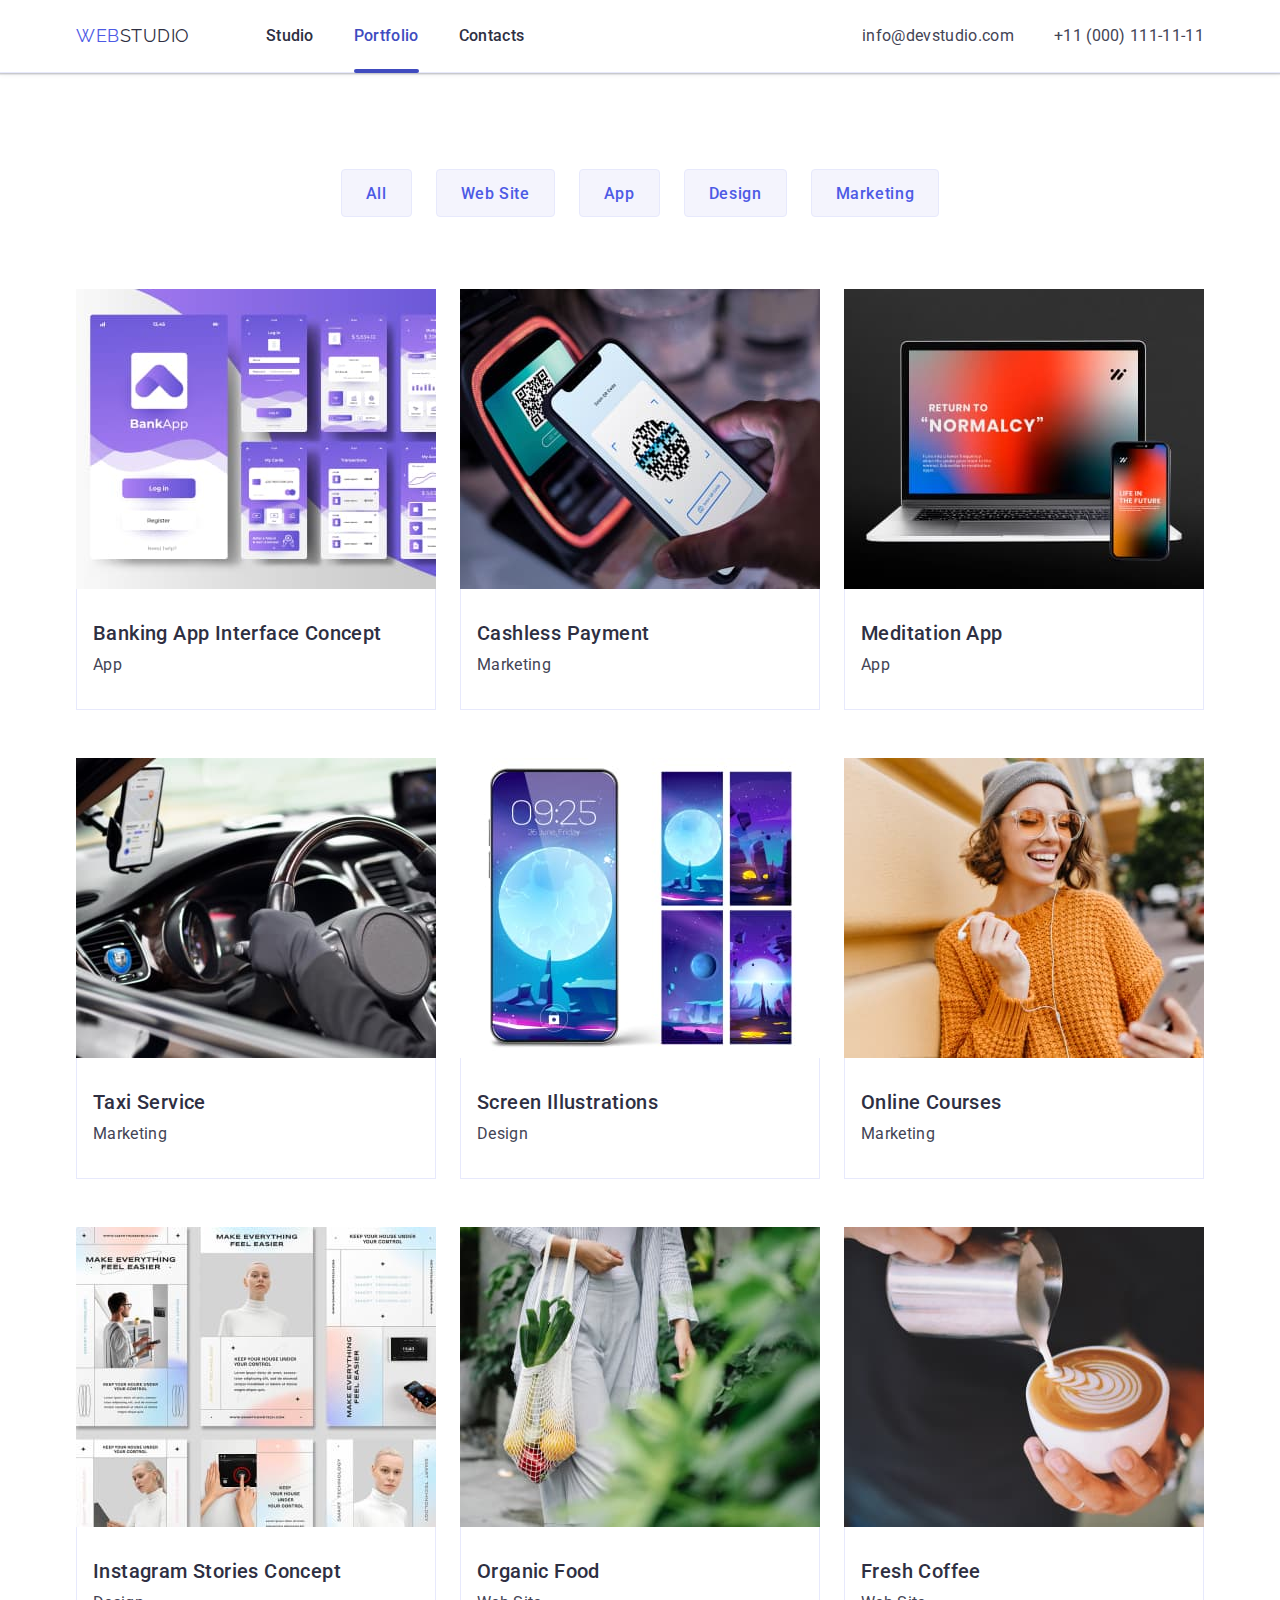
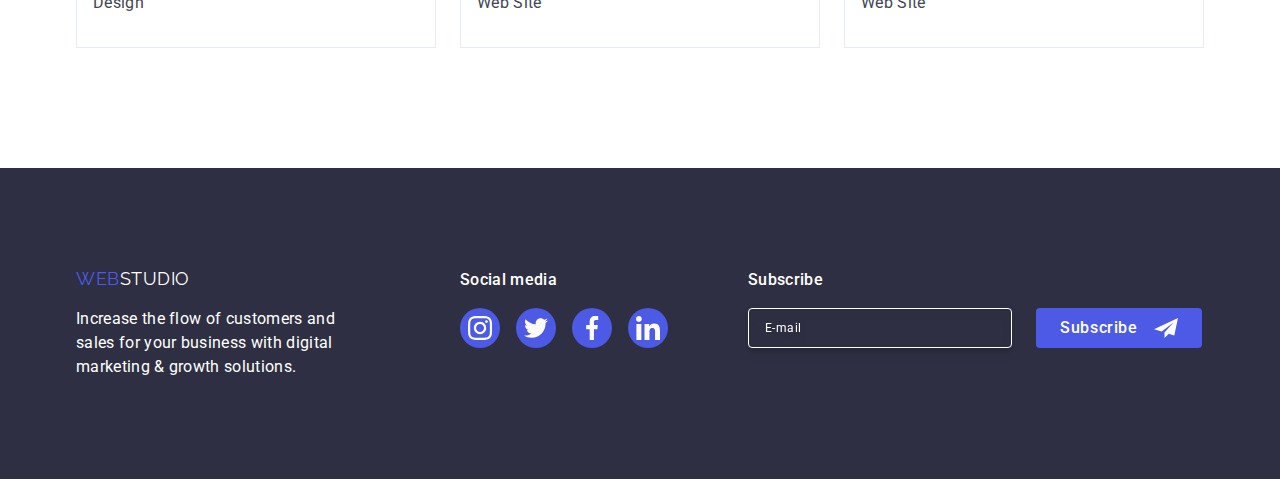
==== commit 7d262fd5: "href issues" ====
--- a/portfolio.html
+++ b/portfolio.html
@@ -352,13 +352,13 @@
                   name="email"
                   placeholder="E-mail"
                 />
-                <button class="subscribe-input-button" type="button">
-                  Subscribe
-                  <svg class="subscribe-input-icon" width="24" height="24">
-                    <use href="./images/icons.svg#airplane"></use>
-                  </svg>
-                </button>
               </label>
+              <button class="subscribe-input-button" type="button">
+                Subscribe
+                <svg class="subscribe-input-icon" width="24" height="24">
+                  <use href="./images/icons.svg#airplane"></use>
+                </svg>
+              </button>
             </form>
           </div>
         </div>
--- a/css/styles.css
+++ b/css/styles.css
@@ -453,7 +453,6 @@
 
   padding-top: 100px;
   padding-bottom: 100px;
-  padding-right: 159px;
 }
 
 .logo-text {
@@ -577,6 +576,11 @@
   letter-spacing: 0.04em;
 }
 
+.subscribe-input-form {
+  display: flex;
+  gap: 24px;
+}
+
 .subscribe-input-form-label {
   display: flex;
   gap: 24px;
@@ -789,13 +793,12 @@
 .modal-form {
   display: flex;
   flex-direction: column;
-  gap: 8px;
 }
 
 .modal-form-container {
   display: flex;
   flex-direction: column;
-  gap: 8px;
+  margin-bottom: 8px;
 }
 
 .form-labels {
@@ -805,6 +808,7 @@
   font-weight: 400;
   line-height: 1.17;
   letter-spacing: 0.04em;
+  margin-bottom: 4px;
 }
 
 .form-labels-input-icons {
@@ -858,6 +862,10 @@
   letter-spacing: 0.04em;
 }
 
+.form-textarea {
+  margin-bottom: 16px;
+}
+
 .form-textarea-input {
   width: 100%;
   height: 120px;
@@ -865,7 +873,7 @@
   font-size: 12px;
   line-height: 1.17;
   letter-spacing: 0.04em;
-  color: var(--dark);
+  color: rgba(46, 47, 66, 0.4);
 
   border: 1px solid rgba(46, 47, 66, 0.4);
   border-radius: 4px;
@@ -877,6 +885,13 @@
   resize: none;
 
   transition: border-color 250ms cubic-bezier(0.4, 0, 0.2, 1);
+}
+
+.form-textarea-input::placeholder {
+  color: var(--navyblue-modal, rgba(46, 47, 66, 0.4));
+  font-size: 12px;
+  line-height: 1.16;
+  letter-spacing: 0.04em;
 }
 
 .form-textarea-input:focus,
@@ -903,8 +918,8 @@
 }
 
 .form-checkbox-input:checked + .form-labels .form-checkbox-span {
-  background-color: var(--primary-brand);
-  border-color: var(--primary-brand);
+  background-color: var(--pressed-state);
+  border: none;
   fill: var(--light);
 }
 
@@ -914,6 +929,9 @@
 
 .form-submit-button {
   display: block;
+  margin: 0 auto;
+  padding: 16px 32px;
+
   min-width: 169px;
   height: 56px;
   font-weight: 500;
@@ -929,6 +947,7 @@
   background-color: var(--primary-brand);
   border: none;
   border-radius: 4px;
+  box-shadow: 0px 4px 4px 0px rgba(0, 0, 0, 0.15);
 
   transition: background-color 250ms cubic-bezier(0.4, 0, 0.2, 1);
 }
